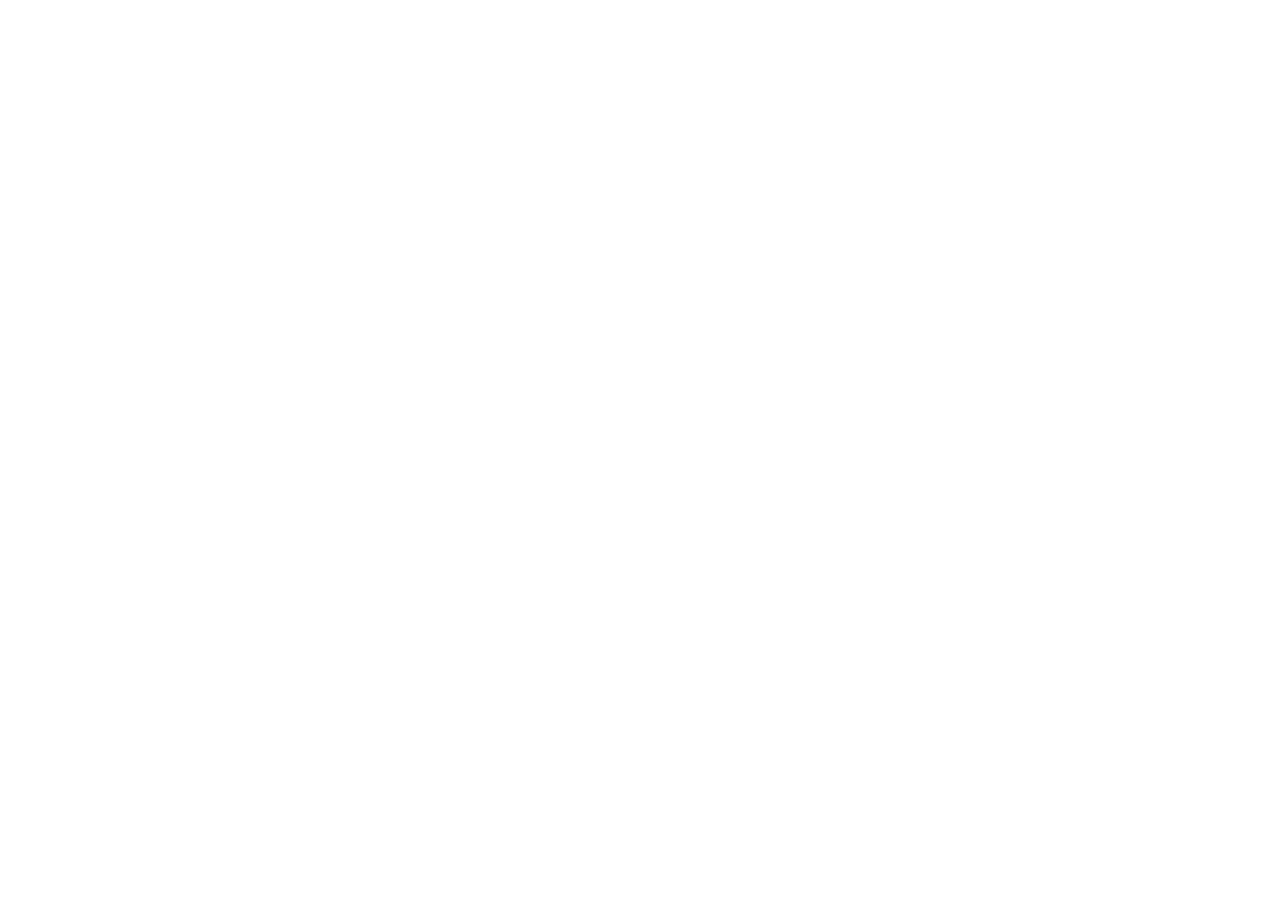
==== index.html @ d107bc0d "Project setup" ====
<!DOCTYPE html>
<html lang="en">
<head>
    <meta charset="UTF-8" />
    <meta name="viewport" content="width=device-width, initial-scale=1.0" />
    <title>Interactive Photo Gallery</title>
    <link rel="preconnect" href="https://fonts.googleapis.com" />
    <link rel="preconnect" href="https://fonts.gstatic.com" crossorigin />
    <link rel="stylesheet" href="./css/app.css" />
</head>
<body>

    

    <script src="./js/app.js"></script>
</body>
</html>
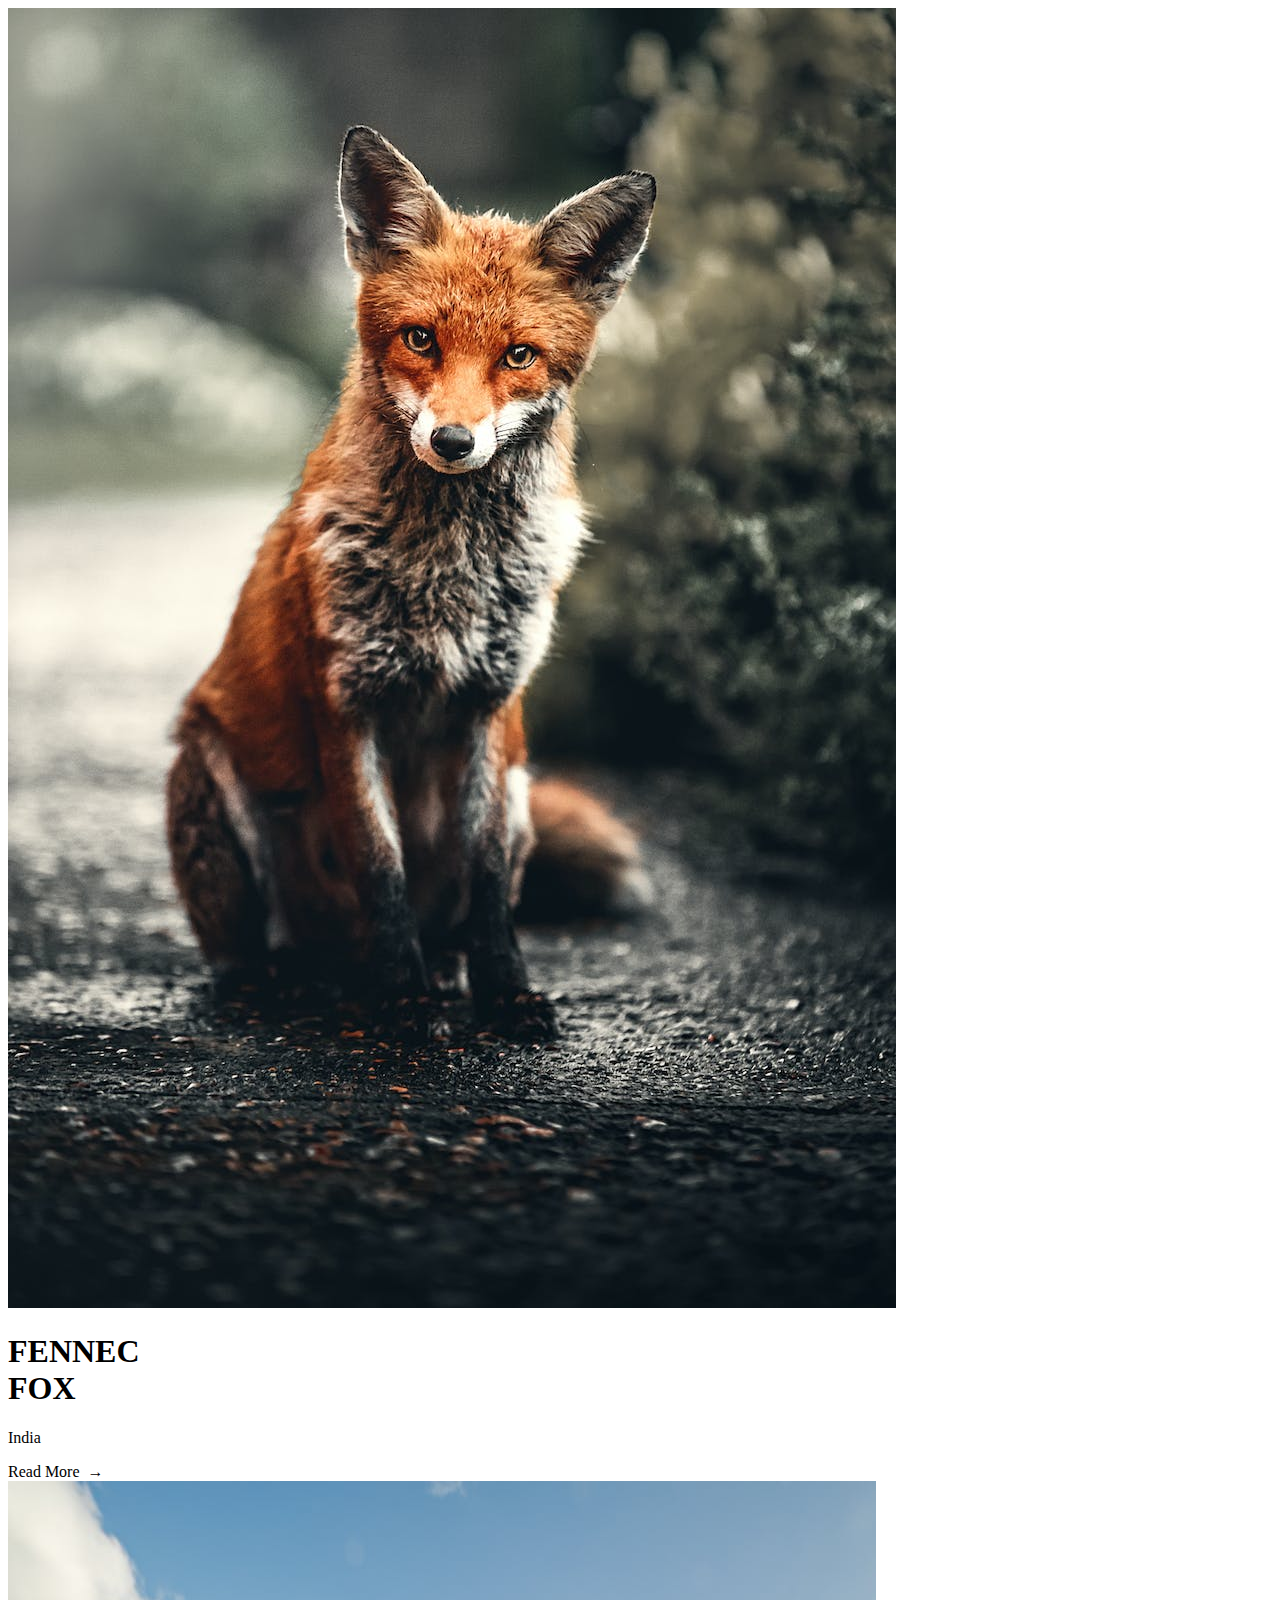
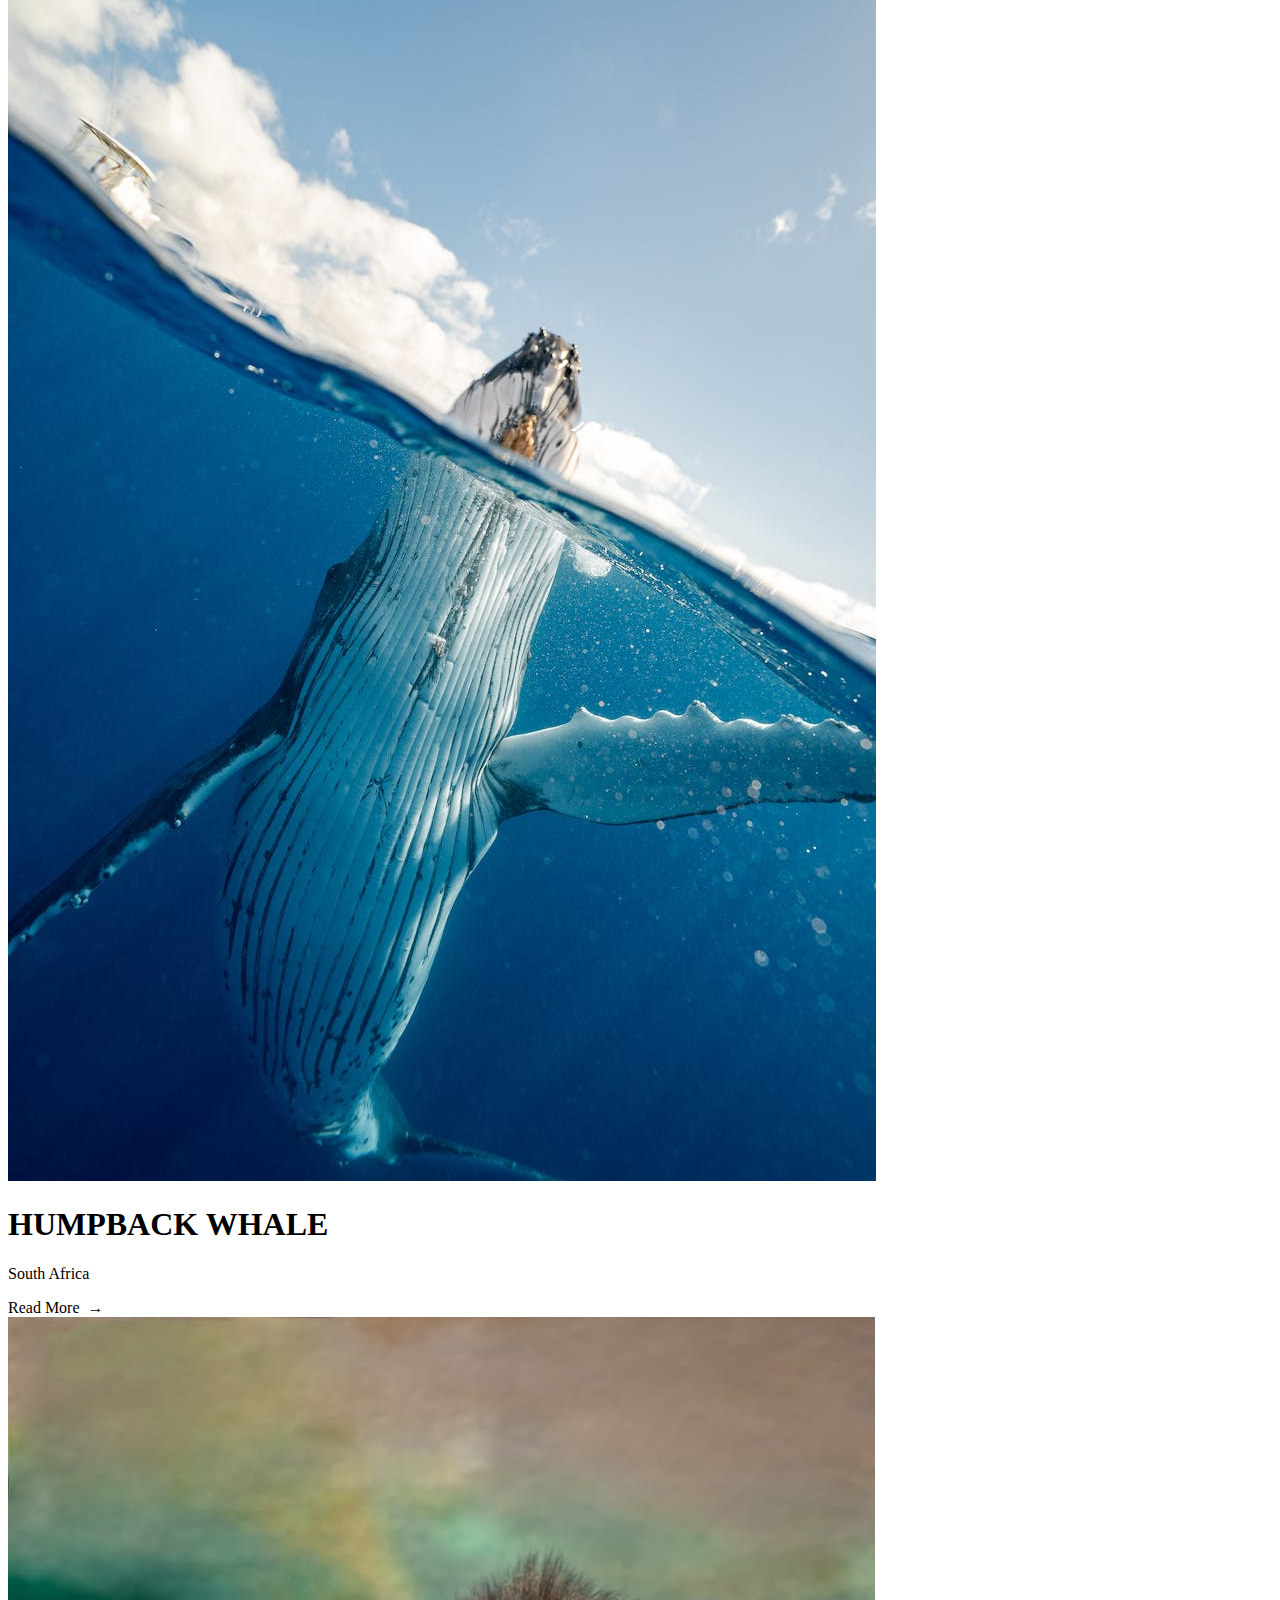
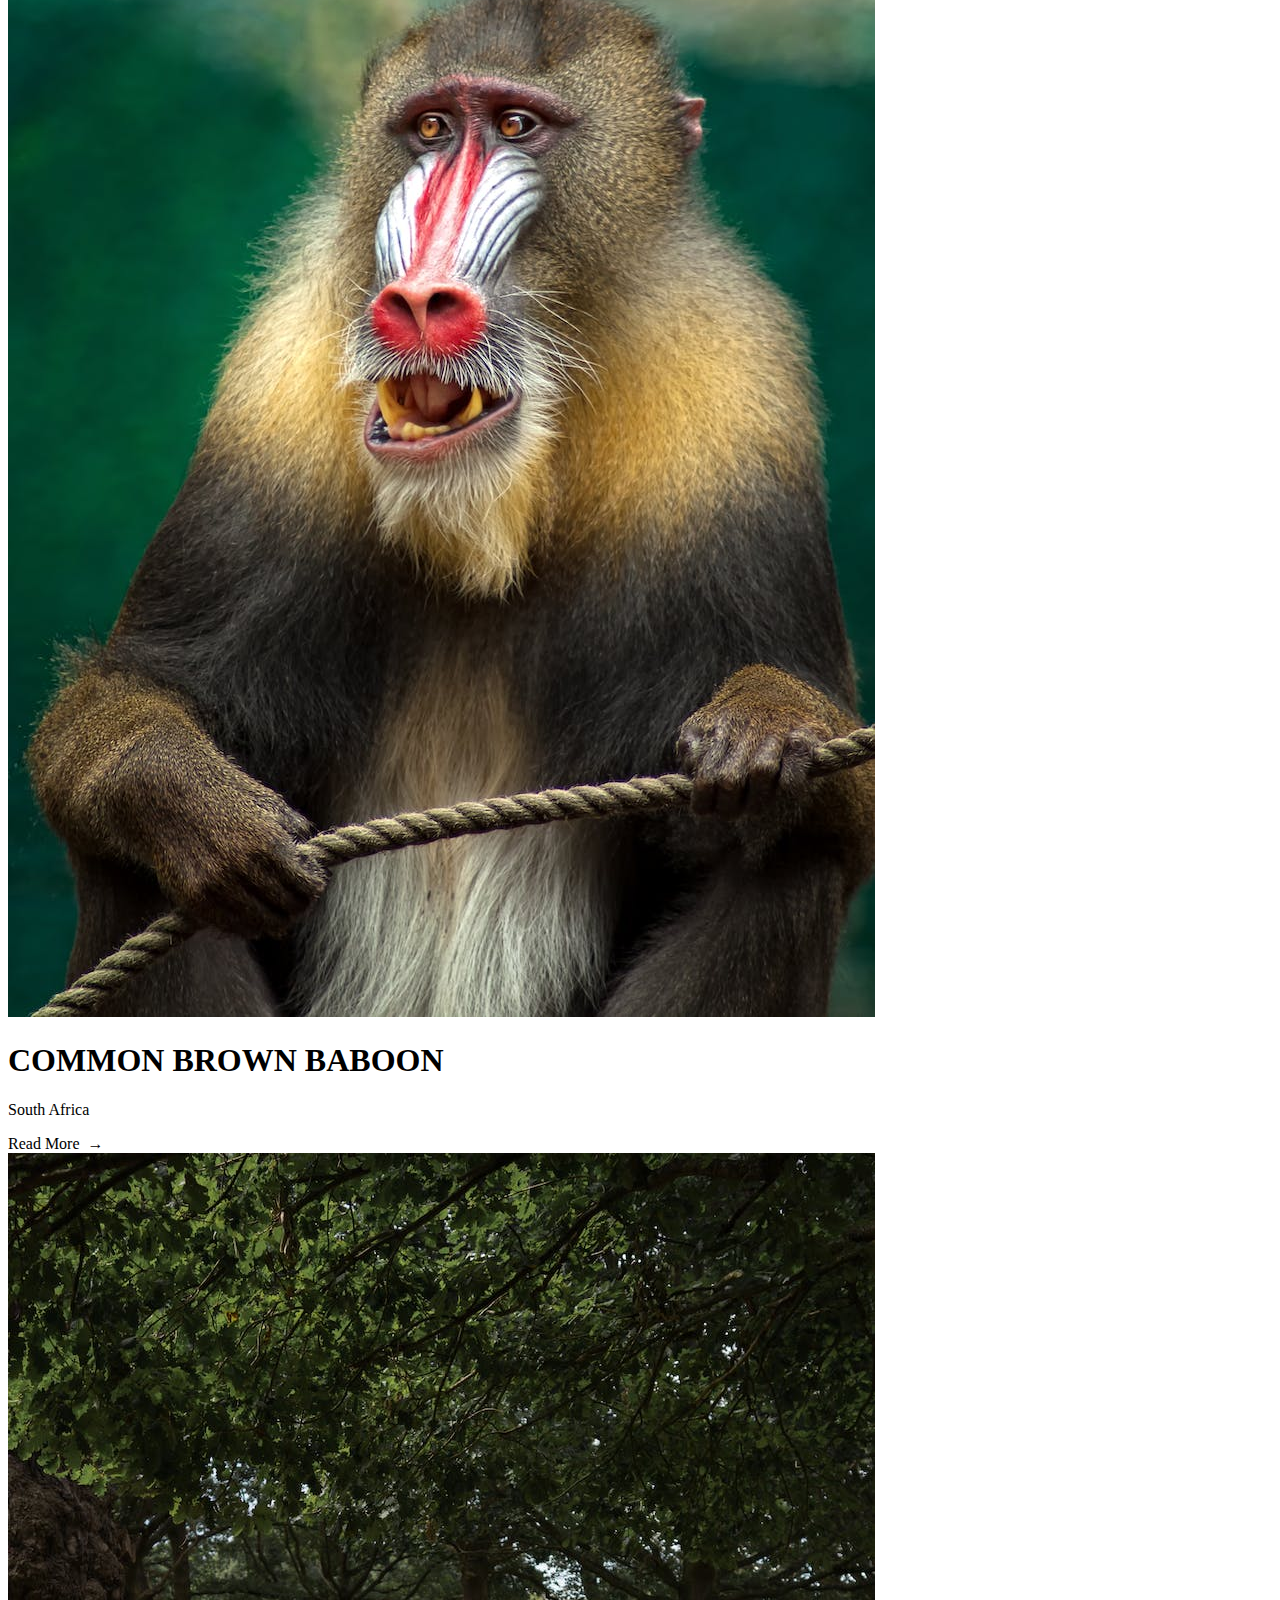
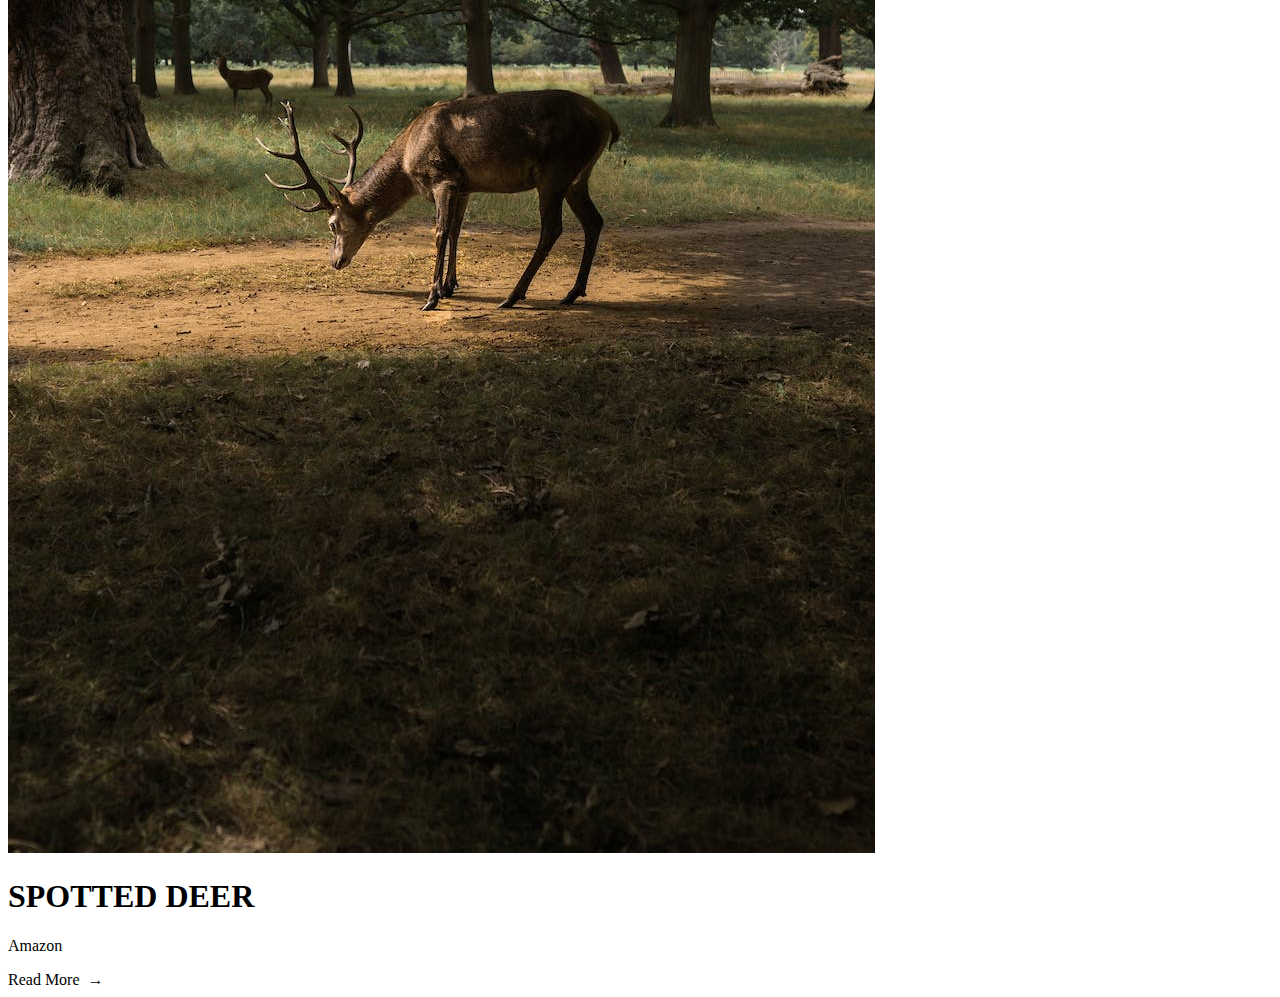
==== commit 9b92e73b: "Add image and html codes" ====
--- a/index.html
+++ b/index.html
@@ -1,17 +1,64 @@
 <!DOCTYPE html>
 <html lang="en">
 <head>
-    <meta charset="UTF-8" />
-    <meta name="viewport" content="width=device-width, initial-scale=1.0" />
+    <meta charset="UTF-8">
+    <meta name="viewport" content="width=device-width, initial-scale=1.0">
     <title>Interactive Photo Gallery</title>
-    <link rel="preconnect" href="https://fonts.googleapis.com" />
-    <link rel="preconnect" href="https://fonts.gstatic.com" crossorigin />
-    <link rel="stylesheet" href="./css/app.css" />
+    <link rel="preconnect" href="https://fonts.googleapis.com">
+    <link rel="preconnect" href="https://fonts.gstatic.com" crossorigin>
+    <link rel="stylesheet" href="./css/app.css">
 </head>
 <body>
+    <div class="gallery">
+        <!-- Card 1 -->
+        <div class="card">
+            <div class="card-image">
+                <img src="./img/1.jpeg" alt="Fennec Fox">
+                <div class="card-content">
+                    <h1>FENNEC <br> FOX</h1>
+                    <p>India</p>
+                    <div class="read-more">Read More &nbsp;&rarr;</div>
+                </div>
+            </div>
+        </div>
 
-    
+        <!-- Card 2 -->
+        <div class="card">
+            <div class="card-image">
+                <img src="./img/2.jpeg" alt="Humpback Whale">
+                <div class="card-content">
+                    <h1>HUMPBACK WHALE</h1>
+                    <p>South Africa</p>
+                    <div class="read-more">Read More &nbsp;&rarr;</div>
+                </div>
+            </div>
+        </div>
+
+        <!-- Card 3 -->
+        <div class="card">
+            <div class="card-image">
+                <img src="./img/3.jpeg" alt="Common Brown Baboon">
+                <div class="card-content">
+                    <h1>COMMON BROWN BABOON</h1>
+                    <p>South Africa</p>
+                    <div class="read-more">Read More &nbsp;&rarr;</div>
+                </div>
+            </div>
+        </div>
+
+        <!-- Card 4 -->
+        <div class="card">
+            <div class="card-image">
+                <img src="./img/4.jpeg" alt="Spotted Deer">
+                <div class="card-content">
+                    <h1>SPOTTED DEER</h1>
+                    <p>Amazon</p>
+                    <div class="read-more">Read More &nbsp;&rarr;</div>
+                </div>
+            </div>
+        </div>
+    </div>
 
     <script src="./js/app.js"></script>
 </body>
-</html>
+</html>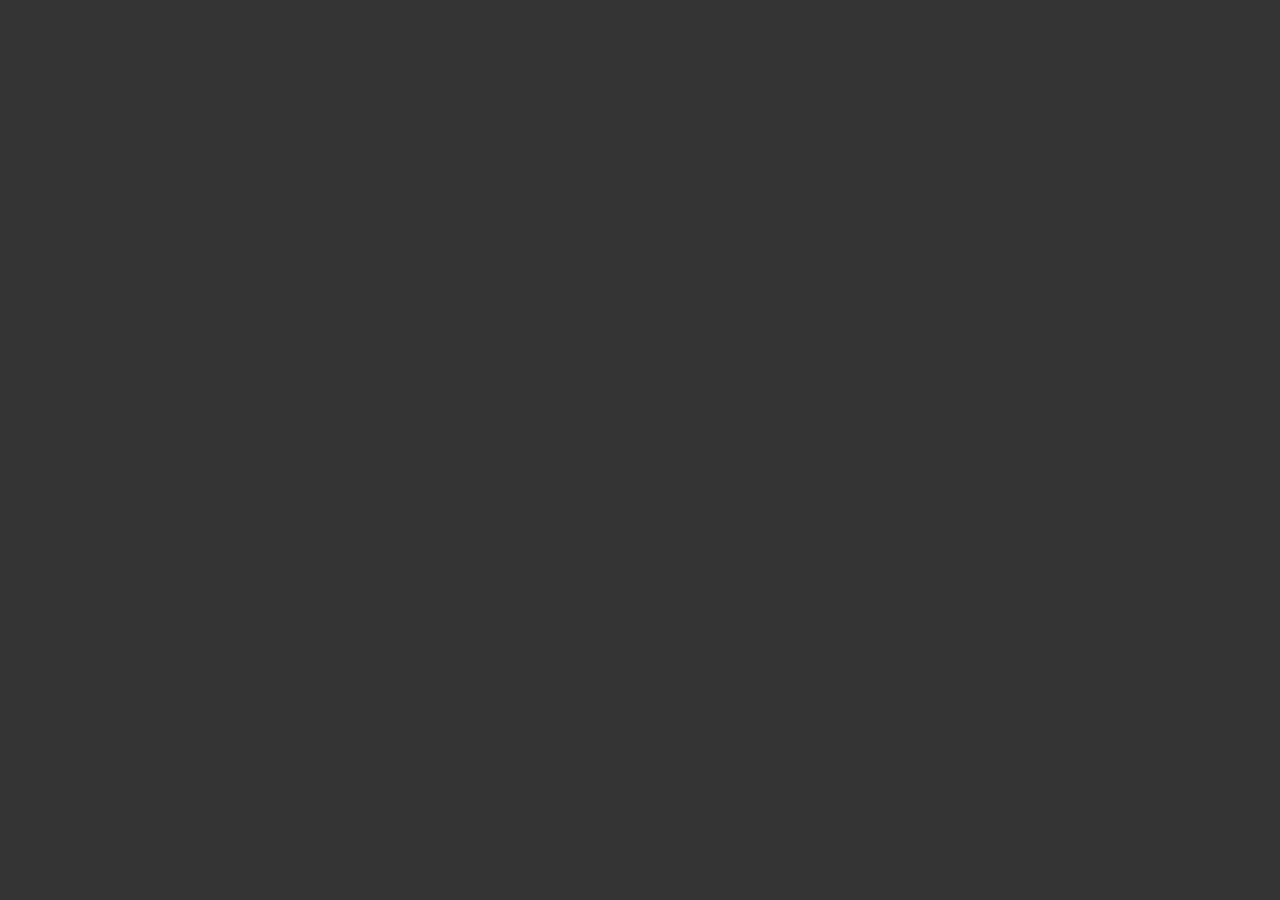
==== commit 0968f532: "Make cards dynamic" ====
--- a/index.html
+++ b/index.html
@@ -10,53 +10,7 @@
 </head>
 <body>
     <div class="gallery">
-        <!-- Card 1 -->
-        <div class="card">
-            <div class="card-image">
-                <img src="./img/1.jpeg" alt="Fennec Fox">
-                <div class="card-content">
-                    <h1>FENNEC <br> FOX</h1>
-                    <p>India</p>
-                    <div class="read-more">Read More &nbsp;&rarr;</div>
-                </div>
-            </div>
-        </div>
-
-        <!-- Card 2 -->
-        <div class="card">
-            <div class="card-image">
-                <img src="./img/2.jpeg" alt="Humpback Whale">
-                <div class="card-content">
-                    <h1>HUMPBACK WHALE</h1>
-                    <p>South Africa</p>
-                    <div class="read-more">Read More &nbsp;&rarr;</div>
-                </div>
-            </div>
-        </div>
-
-        <!-- Card 3 -->
-        <div class="card">
-            <div class="card-image">
-                <img src="./img/3.jpeg" alt="Common Brown Baboon">
-                <div class="card-content">
-                    <h1>COMMON BROWN BABOON</h1>
-                    <p>South Africa</p>
-                    <div class="read-more">Read More &nbsp;&rarr;</div>
-                </div>
-            </div>
-        </div>
-
-        <!-- Card 4 -->
-        <div class="card">
-            <div class="card-image">
-                <img src="./img/4.jpeg" alt="Spotted Deer">
-                <div class="card-content">
-                    <h1>SPOTTED DEER</h1>
-                    <p>Amazon</p>
-                    <div class="read-more">Read More &nbsp;&rarr;</div>
-                </div>
-            </div>
-        </div>
+        <!-- Cards will be dynamically generated here -->
     </div>
 
     <script src="./js/app.js"></script>
--- a/css/app.css
+++ b/css/app.css
@@ -0,0 +1,143 @@
+@import url('https://fonts.cdnfonts.com/css/d-din');
+
+body {
+    margin: 0;
+    padding: 0;
+    background-color: #333;
+    font-family: 'Poppins', sans-serif;
+    display: flex;
+    justify-content: center;
+    align-items: center;
+    min-height: 100vh;
+}
+
+.gallery {
+    display: flex;
+    flex-wrap: wrap;
+    justify-content: center;
+    align-items: center;
+    gap: 6px;
+    max-width: 100%;
+}
+
+.card {
+    width: 293px;
+    height: 588px;
+    padding: 40px 0 0 0;
+    position: relative;
+    opacity: 0;
+    flex: 0 0 auto;
+}
+
+.card-image {
+    position: relative;
+    overflow: hidden;
+    width: 100%;
+    height: 100%;
+}
+
+img {
+    width: 100%;
+    height: 100%;
+    object-fit: cover;
+    box-shadow: 0px 4px 4px 0px rgba(0, 0, 0, 0.9);
+    transition: filter 0.3s ease;
+}
+
+.card-image:hover img {
+    filter: grayscale(100%) blur(10px);
+}
+
+.card-content {
+    position: absolute;
+    bottom: 40px;
+    left: 40px;
+    color: #fff;
+    width: 80%;
+}
+
+.read-more {
+    display: none;
+    margin-top: 15px;
+    font-weight: bold;
+    color: #01C7E8;
+    transition: color 0.3s, transform 0.3s ease;
+}
+
+.card-image:hover .read-more {
+    display: block;
+    transform: translateY(-10px);
+}
+
+.read-more:hover {
+    color: #ccc;
+    transform: translateY(10px);
+}
+
+h1 {
+    font-family: 'D-DIN Condensed', sans-serif;
+    font-size: 38px;
+    font-weight: 700;
+    line-height: 38px;
+    text-align: left;
+    margin: 0;
+}
+
+p {
+    font-family: 'Poppins', sans-serif;
+    font-size: 12px;
+    font-weight: 400;
+    line-height: 16.02px;
+    text-align: left;
+    margin: 10px 0 0;
+}
+
+.card-image::before {
+    content: "";
+    position: absolute;
+    top: 0;
+    left: 0;
+    width: 100%;
+    height: 100%;
+    background-color: rgba(0, 0, 0, 0.9);
+    opacity: 0;
+    transition: opacity 0.6s ease;
+}
+
+.card-image:hover::before {
+    opacity: 1;
+}
+
+/* Animation */
+.card {
+    animation: fadeIn 0.9s ease forwards;
+}
+
+@keyframes fadeIn {
+    from {
+        opacity: 0;
+    }
+    to {
+        opacity: 1;
+    }
+}
+
+/* Responsive Styles */
+@media (max-width: 768px) {
+    .card {
+        width: 98.5px;
+        height: 600px;
+        padding: 40px 0 0 0;
+        gap: 8px;
+    }
+
+    img {
+        width: 98.5px;
+        height: 600px;
+        gap: 0;
+    }
+
+    .card-content {
+        display: none;
+    }
+}